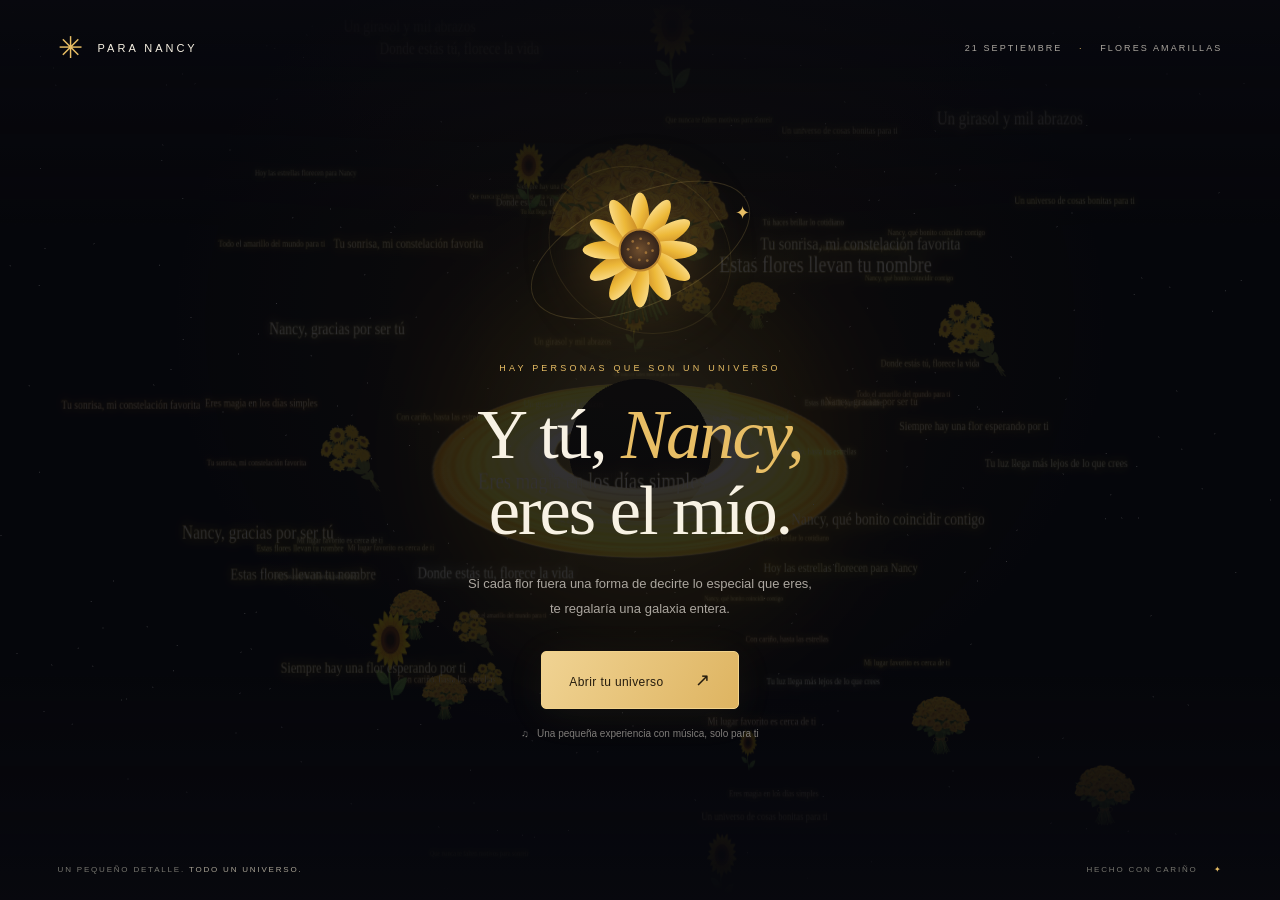
==== index.html @ 1d9711b3 "Prepare Nancy galaxy for GitHub Pages" ====
<!doctype html>
<html lang="es">
<head>
  <meta charset="utf-8">
  <meta name="viewport" content="width=device-width, initial-scale=1">
  <meta name="theme-color" content="#08090e">
  <meta name="description" content="Nancy, una galaxia de flores amarillas y un pequeño recordatorio de lo mucho que iluminas.">
  <title>Para Nancy · Un universo en amarillo</title>
  <link rel="icon" href="assets/flower.svg" type="image/svg+xml">
  <link rel="stylesheet" href="style.css">
</head>
<body>
  <canvas id="c" aria-label="Galaxia interactiva de estrellas, flores amarillas y dedicatorias para Nancy"></canvas>
  <div class="ambient" aria-hidden="true"></div>
  <header class="masthead"><a class="brand" href="./" aria-label="Volver al inicio"><span class="brand-icon">✳</span> PARA NANCY</a><span class="edition">21 SEPTIEMBRE <span>·</span> FLORES AMARILLAS</span></header>
  <main>
    <section id="start-screen" aria-labelledby="welcome-title">
      <div class="orbit-art" aria-hidden="true"><div class="orbit orbit-one"></div><div class="orbit orbit-two"></div><span class="tiny-star">✦</span><img class="hero-flower" src="assets/flower.svg" alt=""></div>
      <p class="eyebrow">HAY PERSONAS QUE SON UN UNIVERSO</p>
      <h1 id="welcome-title">Y tú, <em>Nancy,</em><br>eres el mío.</h1>
      <p class="intro">Si cada flor fuera una forma de decirte lo especial que eres,<br class="desktop-break"> te regalaría una galaxia entera.</p>
      <button id="start-button" class="primary">Abrir tu universo <span aria-hidden="true">↗</span></button>
      <p class="sound-note">♫ &nbsp; Una pequeña experiencia con música, solo para ti</p>
    </section>
    <section class="scene-heading" aria-label="Dedicatoria"><p class="eyebrow">ENTRE TANTAS ESTRELLAS, TÚ</p><h2 id="main-title">Nancy, mi universo amarillo</h2><p>Hay luces que no se apagan. Como la tuya.</p></section>
    <nav id="controls" aria-label="Controles de la galaxia" hidden><button id="music-toggle" aria-pressed="false">♫ Activar música</button><button id="motion-toggle" aria-pressed="false">Ⅱ Pausar</button><button id="reset-button">↺ Centrar</button><button id="letter-button" class="letter-button">Una carta para ti ↗</button></nav>
    <p id="status" role="status"></p>
  </main>
  <footer><span>UN PEQUEÑO DETALLE. <strong>TODO UN UNIVERSO.</strong></span><span class="footer-right">HECHO CON CARIÑO <span class="gold">✦</span></span><span class="explore-hint">Arrastra para explorar · Desliza o pellizca para acercarte</span></footer>
  <dialog id="letter" aria-labelledby="letter-title"><button id="close-letter" aria-label="Cerrar carta">×</button><p class="eyebrow">ESTAS FLORES TIENEN TU NOMBRE</p><h2 id="letter-title">Querida Nancy,</h2><p>Hoy quise regalarte algo que no se marchite: un pequeño universo lleno de flores amarillas, de luz y de cosas bonitas que me recuerdan a ti.</p><p>Gracias por tu manera de iluminar los días, por tu sonrisa y por hacer especial lo cotidiano. Ojalá, cada vez que vuelvas aquí, recuerdes lo mucho que vales y lo bonito que es coincidir contigo.</p><p class="signature">Una galaxia de flores.<br>Y todo mi cariño para ti. <span>🌻</span></p></dialog>
  <audio id="audio" loop preload="none"></audio>
  <script src="vendor/three.min.js"></script>
  <script src="config.js"></script>
  <script src="galaxy.js"></script>
  <noscript><p class="no-script">Nancy, estas flores son para ti. Activa JavaScript para explorar tu galaxia.</p></noscript>
</body>
</html>
---- style.css ----
﻿:root{color-scheme:dark;--gold:#e8be65;--cream:#f8f2e4;--muted:#aba69f}
*{box-sizing:border-box}html,body{margin:0;width:100%;height:100%;overflow:hidden}body{background:#08090e;color:var(--cream);font-family:Arial,Helvetica,sans-serif}button,a{-webkit-tap-highlight-color:transparent}button{font:inherit;cursor:pointer}button:focus-visible,a:focus-visible{outline:2px solid #ffe099;outline-offset:6px}#c{display:block;width:100%;height:100%;position:fixed;inset:0;touch-action:none;opacity:.3;transition:opacity 1.8s}.ambient{position:fixed;inset:0;pointer-events:none;background:radial-gradient(ellipse at 50% 36%,#71511b21,transparent 52%),linear-gradient(0deg,#08090e 0%,transparent 25%,transparent 75%,#08090e 100%)}.masthead{position:fixed;top:0;left:0;right:0;display:flex;justify-content:space-between;align-items:center;padding:30px 4.5%;z-index:3}.brand{text-decoration:none;color:var(--cream);font-size:11px;letter-spacing:3px;display:flex;align-items:center;gap:12px}.brand-icon{color:var(--gold);font-size:30px}.edition{font-size:9px;letter-spacing:2.1px;color:var(--muted)}.edition span{padding:0 12px;color:var(--gold)}#start-screen{position:fixed;inset:0;display:flex;flex-direction:column;align-items:center;justify-content:center;text-align:center;padding:75px 20px 60px;background:#08090e70;z-index:2;transition:opacity 1s,visibility 1s}.orbit-art{width:240px;height:168px;position:relative;margin-bottom:26px;display:grid;place-items:center}.hero-flower{width:132px;height:132px;filter:drop-shadow(0 0 32px #edb44340);animation:float 6s ease-in-out infinite}.orbit{position:absolute;width:235px;height:110px;border:1px solid #d8b96530;border-radius:50%;transform:rotate(-24deg)}.orbit-two{width:190px;height:160px;transform:rotate(30deg);border-color:#d8b96518}.tiny-star{position:absolute;right:10px;top:36px;color:var(--gold);font-size:18px}.eyebrow{color:var(--gold);font-size:9px;letter-spacing:3.2px;line-height:1.8;margin:0 0 20px}h1,h2{font-family:Georgia,'Times New Roman',serif;font-weight:400}h1{font-size:clamp(44px,5.5vw,78px);letter-spacing:-2px;line-height:1.08;margin:0 0 24px}h1 em{color:var(--gold);font-weight:400}.intro{font-size:13px;line-height:1.9;color:var(--muted);margin:0 0 30px}.primary{border:1px solid #f1d28b;background:linear-gradient(120deg,#f0d393,#deb461);color:#251c0d;padding:17px 27px;border-radius:5px;font-size:12px;letter-spacing:.4px;box-shadow:0 6px 40px #dab45b12;transition:transform .2s,box-shadow .2s}.primary:hover{transform:translateY(-3px);box-shadow:0 8px 40px #dab45b30}.primary span{margin-left:28px;font-size:18px}.sound-note{font-size:10px;color:#7f7c79;margin-top:19px}footer{position:fixed;bottom:26px;left:4.5%;right:4.5%;display:flex;justify-content:space-between;gap:20px;z-index:3;font-size:8px;letter-spacing:1.8px;color:#77766f;pointer-events:none}footer strong{font-weight:400;color:#a8a294}.gold{color:var(--gold);margin-left:12px}.scene-heading{position:fixed;top:112px;left:16px;right:16px;text-align:center;opacity:0;pointer-events:none;transition:opacity 1.5s}.scene-heading h2{font-size:clamp(27px,3.5vw,48px);color:#f4db9b;margin:0}.scene-heading .eyebrow{margin-bottom:12px}.scene-heading>p:last-child{color:#c8bfae;font-size:12px}.exploring #c{opacity:1}.exploring #start-screen{opacity:0;visibility:hidden;pointer-events:none}.exploring .scene-heading{opacity:1}#controls{position:fixed;bottom:70px;left:50%;transform:translateX(-50%);display:flex;gap:8px;z-index:4;padding:8px;background:#101116cf;border:1px solid #c8af6a26;backdrop-filter:blur(14px);border-radius:12px;white-space:nowrap}#controls[hidden]{display:none}#controls button{border:0;border-radius:6px;background:transparent;color:#d5cdbc;font-size:11px;padding:12px 15px}#controls button:hover{background:#ffffff0d}#controls .letter-button{background:#e2bb6b;color:#251c0d}.explore-hint{display:none}.exploring footer>span:not(.explore-hint){display:none}.exploring .explore-hint{display:block;margin:auto;font-size:9px;letter-spacing:.7px}dialog{width:min(490px,calc(100% - 36px));max-height:85dvh;overflow:auto;padding:48px 38px 34px;background:#14141a;color:var(--cream);border:1px solid #d5b46850;border-radius:16px;box-shadow:0 30px 120px #0009}dialog::backdrop{background:#030308bb;backdrop-filter:blur(8px)}dialog h2{color:var(--gold);font-size:35px;margin:0 0 26px}dialog p:not(.eyebrow){font-size:14px;line-height:1.9;color:#c6c0b6}dialog .eyebrow{font-size:8px;letter-spacing:2px}#close-letter{position:absolute;top:12px;right:15px;border:0;background:transparent;color:var(--cream);font-size:28px;padding:4px 8px}.signature{font-family:Georgia,serif;font-style:italic;padding-top:8px}.signature span{float:right;font-size:30px}#status{position:fixed;bottom:126px;left:20px;right:20px;text-align:center;font-size:12px;color:var(--gold)}.no-script{position:fixed;top:0;background:#14141a;z-index:10;padding:20px}@keyframes float{50%{transform:translateY(-9px) rotate(5deg)}}@media(max-width:600px){.masthead{padding:22px 22px}.edition{font-size:7px;letter-spacing:1px}.edition span{padding:0 4px}.brand{font-size:9px;letter-spacing:2px;gap:7px}.brand-icon{font-size:23px}.orbit-art{margin-bottom:17px;height:145px;width:220px}.hero-flower{width:115px;height:115px}.eyebrow{font-size:8px;letter-spacing:2px}h1{font-size:54px}.intro{max-width:310px;font-size:12px}.desktop-break{display:none}footer{font-size:7px;letter-spacing:1px;bottom:22px}.footer-right{display:none}#controls{bottom:58px;gap:0;padding:5px;width:max-content;max-width:calc(100% - 20px)}#controls button{font-size:10px;padding:12px 9px}.scene-heading{top:100px}.scene-heading h2{font-size:29px}}@media(max-height:720px){.orbit-art{height:100px;margin-bottom:16px}.hero-flower{width:90px;height:90px}.orbit{width:165px;height:85px}.orbit-two{height:100px;width:145px}h1{font-size:48px;margin-bottom:14px}.eyebrow{margin-bottom:12px}.intro{margin-bottom:20px}.sound-note{margin-top:12px}}@media(prefers-reduced-motion:reduce){*,*::before,*::after{animation:none!important;transition:none!important}}
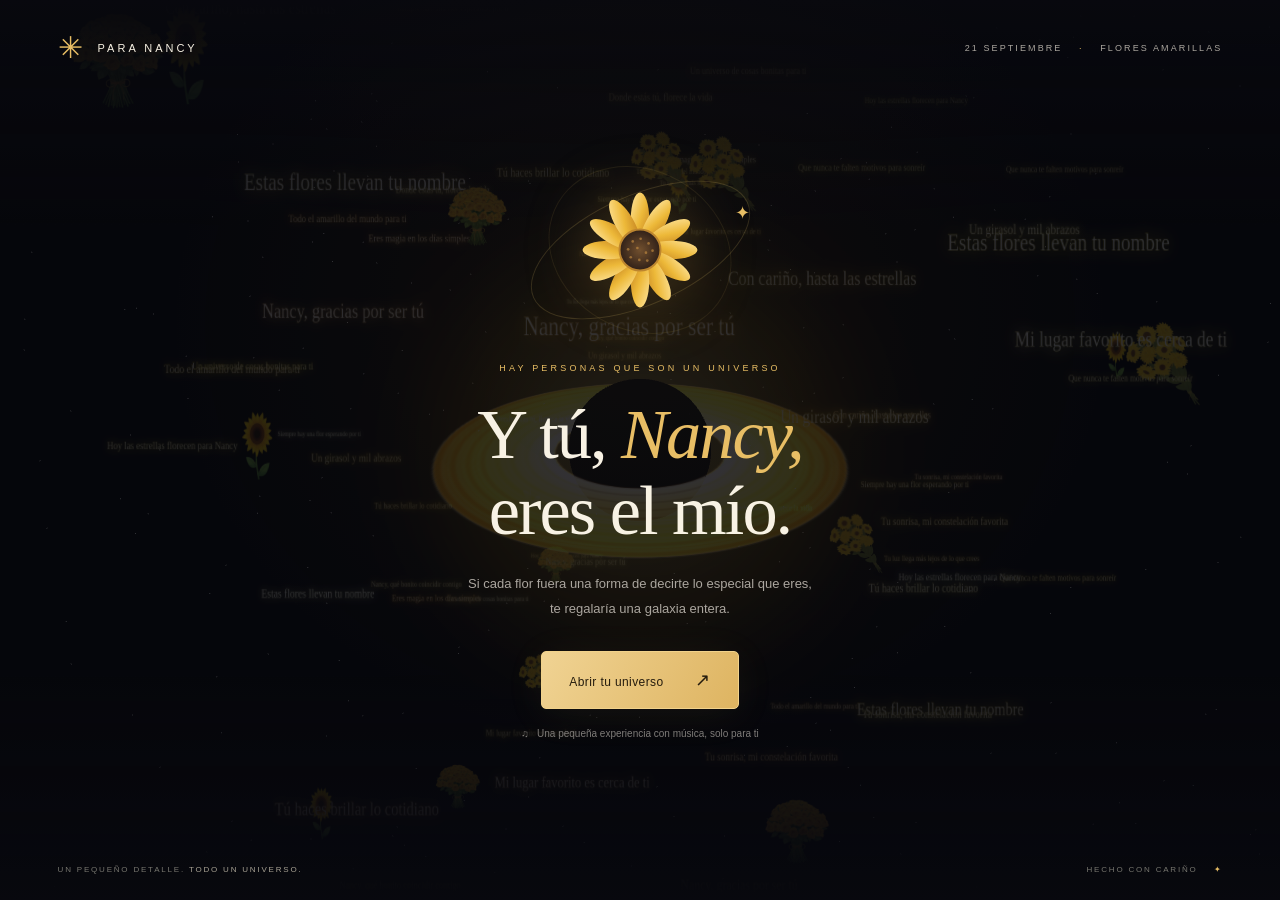
==== commit 880b69c9: "Remove bottom galaxy controls" ====
--- a/index.html
+++ b/index.html
@@ -23,7 +23,6 @@
       <p class="sound-note">♫ &nbsp; Una pequeña experiencia con música, solo para ti</p>
     </section>
     <section class="scene-heading" aria-label="Dedicatoria"><p class="eyebrow">ENTRE TANTAS ESTRELLAS, TÚ</p><h2 id="main-title">Nancy, mi universo amarillo</h2><p>Hay luces que no se apagan. Como la tuya.</p></section>
-    <nav id="controls" aria-label="Controles de la galaxia" hidden><button id="music-toggle" aria-pressed="false">♫ Activar música</button><button id="motion-toggle" aria-pressed="false">Ⅱ Pausar</button><button id="reset-button">↺ Centrar</button><button id="letter-button" class="letter-button">Una carta para ti ↗</button></nav>
     <p id="status" role="status"></p>
   </main>
   <footer><span>UN PEQUEÑO DETALLE. <strong>TODO UN UNIVERSO.</strong></span><span class="footer-right">HECHO CON CARIÑO <span class="gold">✦</span></span><span class="explore-hint">Arrastra para explorar · Desliza o pellizca para acercarte</span></footer>
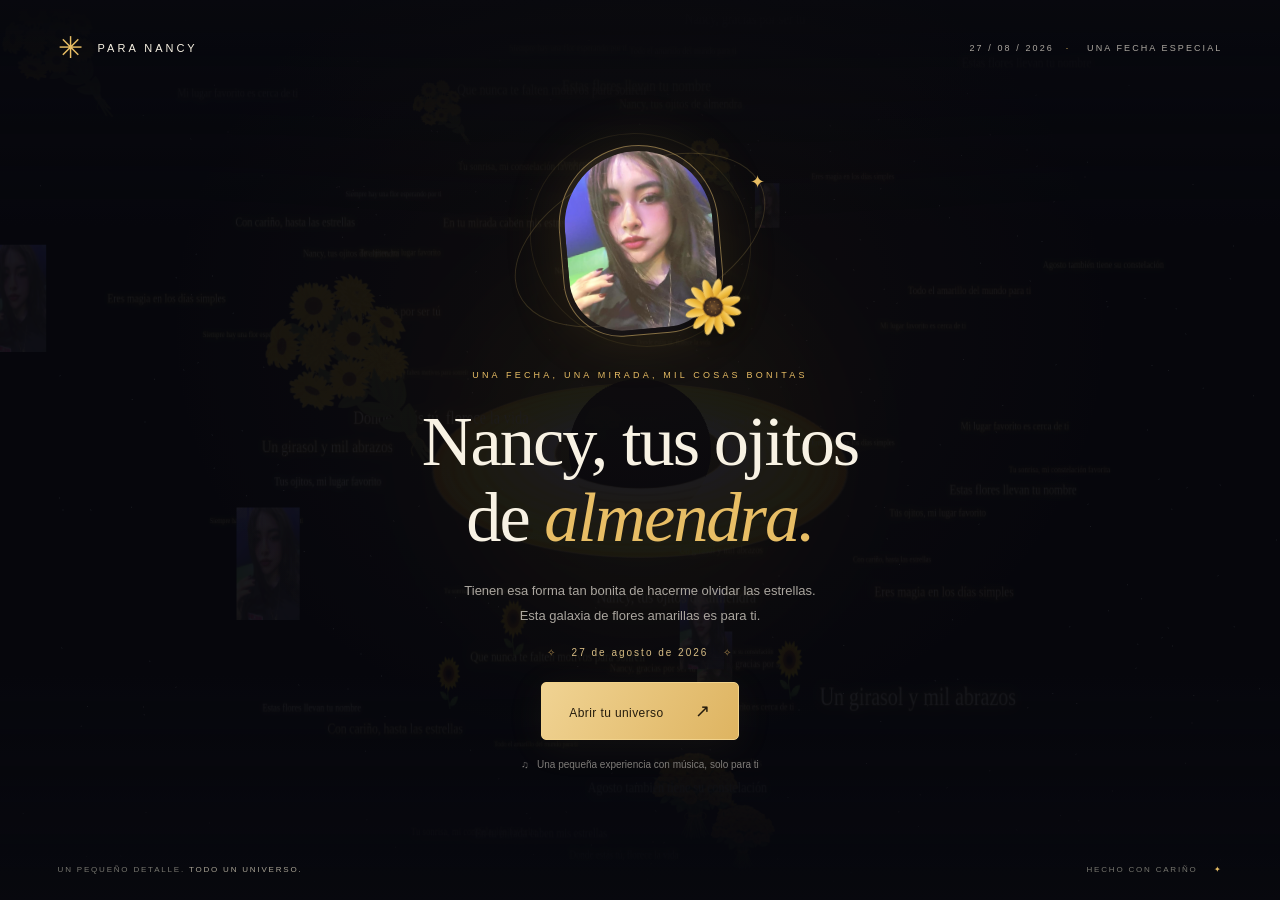
==== commit 3a636923: "Personalize Nancy galaxy with portrait and special date" ====
--- a/index.html
+++ b/index.html
@@ -12,17 +12,18 @@
 <body>
   <canvas id="c" aria-label="Galaxia interactiva de estrellas, flores amarillas y dedicatorias para Nancy"></canvas>
   <div class="ambient" aria-hidden="true"></div>
-  <header class="masthead"><a class="brand" href="./" aria-label="Volver al inicio"><span class="brand-icon">✳</span> PARA NANCY</a><span class="edition">21 SEPTIEMBRE <span>·</span> FLORES AMARILLAS</span></header>
+  <header class="masthead"><a class="brand" href="./" aria-label="Volver al inicio"><span class="brand-icon">✳</span> PARA NANCY</a><span class="edition"><time datetime="2026-08-27">27 / 08 / 2026</time><span>·</span> UNA FECHA ESPECIAL</span></header>
   <main>
     <section id="start-screen" aria-labelledby="welcome-title">
-      <div class="orbit-art" aria-hidden="true"><div class="orbit orbit-one"></div><div class="orbit orbit-two"></div><span class="tiny-star">✦</span><img class="hero-flower" src="assets/flower.svg" alt=""></div>
-      <p class="eyebrow">HAY PERSONAS QUE SON UN UNIVERSO</p>
-      <h1 id="welcome-title">Y tú, <em>Nancy,</em><br>eres el mío.</h1>
-      <p class="intro">Si cada flor fuera una forma de decirte lo especial que eres,<br class="desktop-break"> te regalaría una galaxia entera.</p>
+      <div class="orbit-art portrait-orbit"><div class="orbit orbit-one" aria-hidden="true"></div><div class="orbit orbit-two" aria-hidden="true"></div><span class="tiny-star" aria-hidden="true">✦</span><div class="portrait-frame"><img class="nancy-portrait" src="assets/nancy-ojitos-de-almendra.jpeg" alt="Nancy, la protagonista de este pequeño universo" fetchpriority="high"></div><img class="flower-badge" src="assets/flower.svg" alt=""></div>
+      <p class="eyebrow">UNA FECHA, UNA MIRADA, MIL COSAS BONITAS</p>
+      <h1 id="welcome-title">Nancy, tus ojitos<br>de <em>almendra.</em></h1>
+      <p class="intro">Tienen esa forma tan bonita de hacerme olvidar las estrellas.<br class="desktop-break"> Esta galaxia de flores amarillas es para ti.</p>
+      <p class="memory-date"><span aria-hidden="true">✧</span><time datetime="2026-08-27">27 de agosto de 2026</time><span aria-hidden="true">✧</span></p>
       <button id="start-button" class="primary">Abrir tu universo <span aria-hidden="true">↗</span></button>
       <p class="sound-note">♫ &nbsp; Una pequeña experiencia con música, solo para ti</p>
     </section>
-    <section class="scene-heading" aria-label="Dedicatoria"><p class="eyebrow">ENTRE TANTAS ESTRELLAS, TÚ</p><h2 id="main-title">Nancy, mi universo amarillo</h2><p>Hay luces que no se apagan. Como la tuya.</p></section>
+    <section class="scene-heading" aria-label="Dedicatoria"><p class="eyebrow">27 · 08 · 2026 — UN RECUERDO ENTRE ESTRELLAS</p><h2 id="main-title">Nancy, mi constelación favorita</h2><p>Tus ojitos de almendra tienen la luz que le faltaba a este universo.</p></section>
     <p id="status" role="status"></p>
   </main>
   <footer><span>UN PEQUEÑO DETALLE. <strong>TODO UN UNIVERSO.</strong></span><span class="footer-right">HECHO CON CARIÑO <span class="gold">✦</span></span><span class="explore-hint">Arrastra para explorar · Desliza o pellizca para acercarte</span></footer>
--- a/style.css
+++ b/style.css
@@ -1,3 +1,17 @@
 ﻿:root{color-scheme:dark;--gold:#e8be65;--cream:#f8f2e4;--muted:#aba69f}
 *{box-sizing:border-box}html,body{margin:0;width:100%;height:100%;overflow:hidden}body{background:#08090e;color:var(--cream);font-family:Arial,Helvetica,sans-serif}button,a{-webkit-tap-highlight-color:transparent}button{font:inherit;cursor:pointer}button:focus-visible,a:focus-visible{outline:2px solid #ffe099;outline-offset:6px}#c{display:block;width:100%;height:100%;position:fixed;inset:0;touch-action:none;opacity:.3;transition:opacity 1.8s}.ambient{position:fixed;inset:0;pointer-events:none;background:radial-gradient(ellipse at 50% 36%,#71511b21,transparent 52%),linear-gradient(0deg,#08090e 0%,transparent 25%,transparent 75%,#08090e 100%)}.masthead{position:fixed;top:0;left:0;right:0;display:flex;justify-content:space-between;align-items:center;padding:30px 4.5%;z-index:3}.brand{text-decoration:none;color:var(--cream);font-size:11px;letter-spacing:3px;display:flex;align-items:center;gap:12px}.brand-icon{color:var(--gold);font-size:30px}.edition{font-size:9px;letter-spacing:2.1px;color:var(--muted)}.edition span{padding:0 12px;color:var(--gold)}#start-screen{position:fixed;inset:0;display:flex;flex-direction:column;align-items:center;justify-content:center;text-align:center;padding:75px 20px 60px;background:#08090e70;z-index:2;transition:opacity 1s,visibility 1s}.orbit-art{width:240px;height:168px;position:relative;margin-bottom:26px;display:grid;place-items:center}.hero-flower{width:132px;height:132px;filter:drop-shadow(0 0 32px #edb44340);animation:float 6s ease-in-out infinite}.orbit{position:absolute;width:235px;height:110px;border:1px solid #d8b96530;border-radius:50%;transform:rotate(-24deg)}.orbit-two{width:190px;height:160px;transform:rotate(30deg);border-color:#d8b96518}.tiny-star{position:absolute;right:10px;top:36px;color:var(--gold);font-size:18px}.eyebrow{color:var(--gold);font-size:9px;letter-spacing:3.2px;line-height:1.8;margin:0 0 20px}h1,h2{font-family:Georgia,'Times New Roman',serif;font-weight:400}h1{font-size:clamp(44px,5.5vw,78px);letter-spacing:-2px;line-height:1.08;margin:0 0 24px}h1 em{color:var(--gold);font-weight:400}.intro{font-size:13px;line-height:1.9;color:var(--muted);margin:0 0 30px}.primary{border:1px solid #f1d28b;background:linear-gradient(120deg,#f0d393,#deb461);color:#251c0d;padding:17px 27px;border-radius:5px;font-size:12px;letter-spacing:.4px;box-shadow:0 6px 40px #dab45b12;transition:transform .2s,box-shadow .2s}.primary:hover{transform:translateY(-3px);box-shadow:0 8px 40px #dab45b30}.primary span{margin-left:28px;font-size:18px}.sound-note{font-size:10px;color:#7f7c79;margin-top:19px}footer{position:fixed;bottom:26px;left:4.5%;right:4.5%;display:flex;justify-content:space-between;gap:20px;z-index:3;font-size:8px;letter-spacing:1.8px;color:#77766f;pointer-events:none}footer strong{font-weight:400;color:#a8a294}.gold{color:var(--gold);margin-left:12px}.scene-heading{position:fixed;top:112px;left:16px;right:16px;text-align:center;opacity:0;pointer-events:none;transition:opacity 1.5s}.scene-heading h2{font-size:clamp(27px,3.5vw,48px);color:#f4db9b;margin:0}.scene-heading .eyebrow{margin-bottom:12px}.scene-heading>p:last-child{color:#c8bfae;font-size:12px}.exploring #c{opacity:1}.exploring #start-screen{opacity:0;visibility:hidden;pointer-events:none}.exploring .scene-heading{opacity:1}#controls{position:fixed;bottom:70px;left:50%;transform:translateX(-50%);display:flex;gap:8px;z-index:4;padding:8px;background:#101116cf;border:1px solid #c8af6a26;backdrop-filter:blur(14px);border-radius:12px;white-space:nowrap}#controls[hidden]{display:none}#controls button{border:0;border-radius:6px;background:transparent;color:#d5cdbc;font-size:11px;padding:12px 15px}#controls button:hover{background:#ffffff0d}#controls .letter-button{background:#e2bb6b;color:#251c0d}.explore-hint{display:none}.exploring footer>span:not(.explore-hint){display:none}.exploring .explore-hint{display:block;margin:auto;font-size:9px;letter-spacing:.7px}dialog{width:min(490px,calc(100% - 36px));max-height:85dvh;overflow:auto;padding:48px 38px 34px;background:#14141a;color:var(--cream);border:1px solid #d5b46850;border-radius:16px;box-shadow:0 30px 120px #0009}dialog::backdrop{background:#030308bb;backdrop-filter:blur(8px)}dialog h2{color:var(--gold);font-size:35px;margin:0 0 26px}dialog p:not(.eyebrow){font-size:14px;line-height:1.9;color:#c6c0b6}dialog .eyebrow{font-size:8px;letter-spacing:2px}#close-letter{position:absolute;top:12px;right:15px;border:0;background:transparent;color:var(--cream);font-size:28px;padding:4px 8px}.signature{font-family:Georgia,serif;font-style:italic;padding-top:8px}.signature span{float:right;font-size:30px}#status{position:fixed;bottom:126px;left:20px;right:20px;text-align:center;font-size:12px;color:var(--gold)}.no-script{position:fixed;top:0;background:#14141a;z-index:10;padding:20px}@keyframes float{50%{transform:translateY(-9px) rotate(5deg)}}@media(max-width:600px){.masthead{padding:22px 22px}.edition{font-size:7px;letter-spacing:1px}.edition span{padding:0 4px}.brand{font-size:9px;letter-spacing:2px;gap:7px}.brand-icon{font-size:23px}.orbit-art{margin-bottom:17px;height:145px;width:220px}.hero-flower{width:115px;height:115px}.eyebrow{font-size:8px;letter-spacing:2px}h1{font-size:54px}.intro{max-width:310px;font-size:12px}.desktop-break{display:none}footer{font-size:7px;letter-spacing:1px;bottom:22px}.footer-right{display:none}#controls{bottom:58px;gap:0;padding:5px;width:max-content;max-width:calc(100% - 20px)}#controls button{font-size:10px;padding:12px 9px}.scene-heading{top:100px}.scene-heading h2{font-size:29px}}@media(max-height:720px){.orbit-art{height:100px;margin-bottom:16px}.hero-flower{width:90px;height:90px}.orbit{width:165px;height:85px}.orbit-two{height:100px;width:145px}h1{font-size:48px;margin-bottom:14px}.eyebrow{margin-bottom:12px}.intro{margin-bottom:20px}.sound-note{margin-top:12px}}@media(prefers-reduced-motion:reduce){*,*::before,*::after{animation:none!important;transition:none!important}}
 
+/* El recuerdo de Nancy */
+.portrait-orbit{height:210px;margin-bottom:22px;width:270px}
+.portrait-orbit .orbit-one{width:266px;height:150px}
+.portrait-orbit .orbit-two{width:225px;height:210px}
+.portrait-frame{width:160px;height:190px;padding:5px;border:1px solid #d9b66b88;border-radius:90px 90px 65px 65px;background:linear-gradient(150deg,#e8be6522,#0d0b1599);box-shadow:0 0 60px #d5a54320;transform:rotate(-5deg);overflow:hidden}
+.nancy-portrait{display:block;width:100%;height:100%;object-fit:cover;object-position:50% 27%;border-radius:inherit}
+.flower-badge{position:absolute;width:66px;height:66px;bottom:5px;right:29px;filter:drop-shadow(0 4px 12px #0008);transform:rotate(12deg)}
+.memory-date{display:flex;align-items:center;gap:15px;font-size:10px;letter-spacing:2px;color:#d8bd85;margin:0 0 24px}.memory-date span{color:#ad8b4e}
+#start-screen .intro{margin-bottom:18px}
+.scene-heading>p:last-child{line-height:1.7;max-width:460px;margin:12px auto 0;padding:0 14px}
+body:not(.exploring) #c{opacity:.13}
+@media(max-width:600px){.portrait-orbit{height:190px;margin-bottom:22px}.portrait-frame{width:145px;height:172px}#welcome-title{font-size:44px}.portrait-orbit .orbit-two{height:180px}.flower-badge{width:58px;height:58px;right:36px}.memory-date{font-size:9px;margin-bottom:23px}.scene-heading h2{font-size:27px}}
+@media(max-height:740px){.portrait-orbit{height:138px;margin-bottom:16px}.portrait-frame{width:105px;height:128px}.portrait-orbit .orbit-one{width:200px;height:100px}.portrait-orbit .orbit-two{width:180px;height:130px}.flower-badge{width:46px;height:46px;right:55px;bottom:0}#welcome-title{font-size:38px}.memory-date{margin-bottom:16px}#start-screen .intro{font-size:11px;margin-bottom:12px}.sound-note{font-size:9px}}
+@media(max-height:570px){#start-screen{overflow-y:auto;justify-content:flex-start;padding-top:85px;padding-bottom:60px}.portrait-orbit{flex-shrink:0}footer{display:none}}
